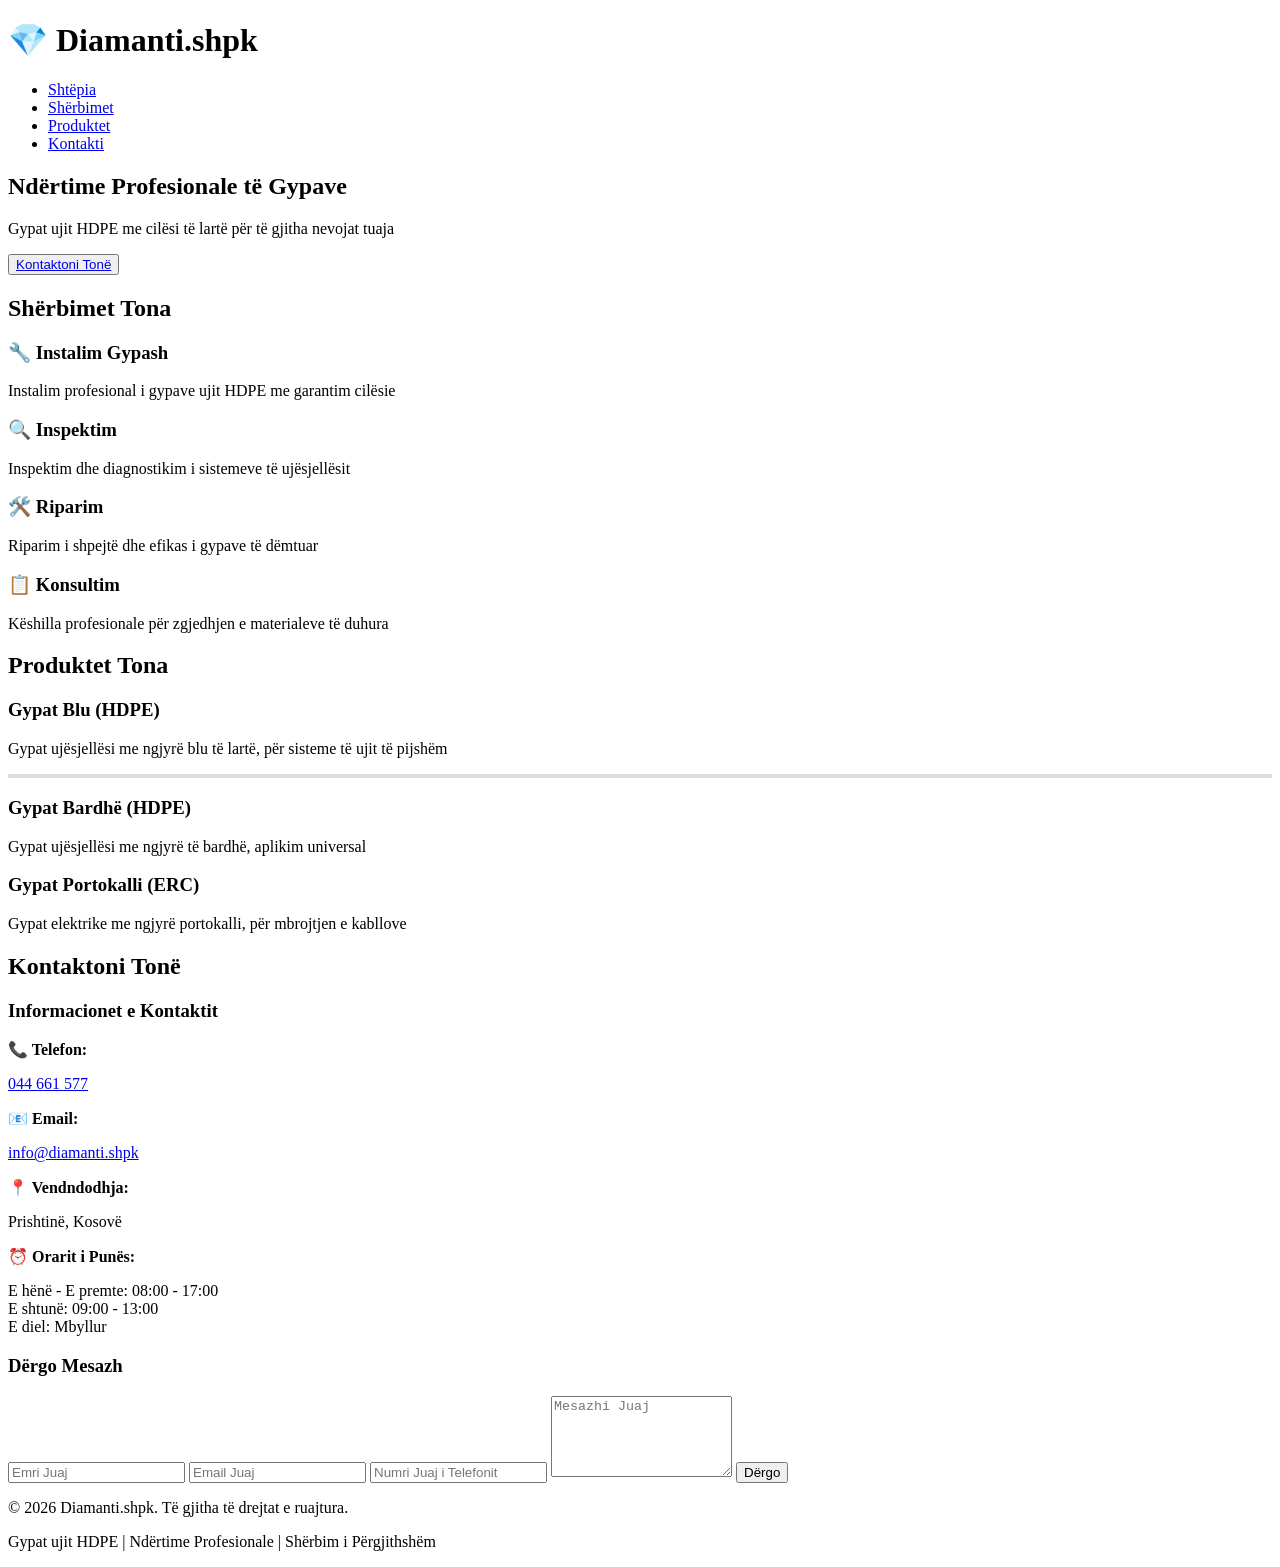
==== index.html @ 85b185ab "Create main HTML page for Diamanti.shpk construction company" ====
<!DOCTYPE html>
<html lang="sq">
<head>
    <meta charset="UTF-8">
    <meta name="viewport" content="width=device-width, initial-scale=1.0">
    <title>Diamanti.shpk - Ndërtime Gypash</title>
    <link rel="stylesheet" href="style.css">
</head>
<body>
    <!-- Header -->
    <header class="header">
        <div class="container">
            <div class="logo">
                <h1>💎 Diamanti.shpk</h1>
            </div>
            <nav class="nav">
                <ul>
                    <li><a href="#home">Shtëpia</a></li>
                    <li><a href="#sherbimet">Shërbimet</a></li>
                    <li><a href="#produktet">Produktet</a></li>
                    <li><a href="#kontakti">Kontakti</a></li>
                </ul>
            </nav>
        </div>
    </header>

    <!-- Hero Section -->
    <section id="home" class="hero">
        <div class="hero-content">
            <h2>Ndërtime Profesionale të Gypave</h2>
            <p>Gypat ujit HDPE me cilësi të lartë për të gjitha nevojat tuaja</p>
            <button class="btn btn-primary"><a href="#kontakti">Kontaktoni Tonë</a></button>
        </div>
    </section>

    <!-- Shërbimet Section -->
    <section id="sherbimet" class="sherbimet">
        <div class="container">
            <h2>Shërbimet Tona</h2>
            <div class="services-grid">
                <div class="service-card">
                    <h3>🔧 Instalim Gypash</h3>
                    <p>Instalim profesional i gypave ujit HDPE me garantim cilësie</p>
                </div>
                <div class="service-card">
                    <h3>🔍 Inspektim</h3>
                    <p>Inspektim dhe diagnostikim i sistemeve të ujësjellësit</p>
                </div>
                <div class="service-card">
                    <h3>🛠️ Riparim</h3>
                    <p>Riparim i shpejtë dhe efikas i gypave të dëmtuar</p>
                </div>
                <div class="service-card">
                    <h3>📋 Konsultim</h3>
                    <p>Këshilla profesionale për zgjedhjen e materialeve të duhura</p>
                </div>
            </div>
        </div>
    </section>

    <!-- Produktet Section -->
    <section id="produktet" class="produktet">
        <div class="container">
            <h2>Produktet Tona</h2>
            <div class="products-grid">
                <div class="product-card">
                    <div class="product-color" style="background-color: #0066CC;"></div>
                    <h3>Gypat Blu (HDPE)</h3>
                    <p>Gypat ujësjellësi me ngjyrë blu të lartë, për sisteme të ujit të pijshëm</p>
                </div>
                <div class="product-card">
                    <div class="product-color" style="background-color: #FFFFFF; border: 2px solid #DDD;"></div>
                    <h3>Gypat Bardhë (HDPE)</h3>
                    <p>Gypat ujësjellësi me ngjyrë të bardhë, aplikim universal</p>
                </div>
                <div class="product-card">
                    <div class="product-color" style="background-color: #FF6600;"></div>
                    <h3>Gypat Portokalli (ERC)</h3>
                    <p>Gypat elektrike me ngjyrë portokalli, për mbrojtjen e kabllove</p>
                </div>
            </div>
        </div>
    </section>

    <!-- Kontakti Section -->
    <section id="kontakti" class="kontakti">
        <div class="container">
            <h2>Kontaktoni Tonë</h2>
            <div class="contact-content">
                <div class="contact-info">
                    <h3>Informacionet e Kontaktit</h3>
                    <div class="contact-item">
                        <strong>📞 Telefon:</strong>
                        <p><a href="tel:+383446661577">044 661 577</a></p>
                    </div>
                    <div class="contact-item">
                        <strong>📧 Email:</strong>
                        <p><a href="mailto:info@diamanti.shpk">info@diamanti.shpk</a></p>
                    </div>
                    <div class="contact-item">
                        <strong>📍 Vendndodhja:</strong>
                        <p>Prishtinë, Kosovë</p>
                    </div>
                    <div class="contact-item">
                        <strong>⏰ Orarit i Punës:</strong>
                        <p>E hënë - E premte: 08:00 - 17:00<br>
                        E shtunë: 09:00 - 13:00<br>
                        E diel: Mbyllur</p>
                    </div>
                </div>

                <form class="contact-form">
                    <h3>Dërgo Mesazh</h3>
                    <input type="text" placeholder="Emri Juaj" required>
                    <input type="email" placeholder="Email Juaj" required>
                    <input type="tel" placeholder="Numri Juaj i Telefonit">
                    <textarea placeholder="Mesazhi Juaj" rows="5" required></textarea>
                    <button type="submit" class="btn btn-primary">Dërgo</button>
                </form>
            </div>
        </div>
    </section>

    <!-- Footer -->
    <footer class="footer">
        <div class="container">
            <p>&copy; 2026 Diamanti.shpk. Të gjitha të drejtat e ruajtura.</p>
            <p>Gypat ujit HDPE | Ndërtime Profesionale | Shërbim i Përgjithshëm</p>
        </div>
    </footer>
</body>
</html>
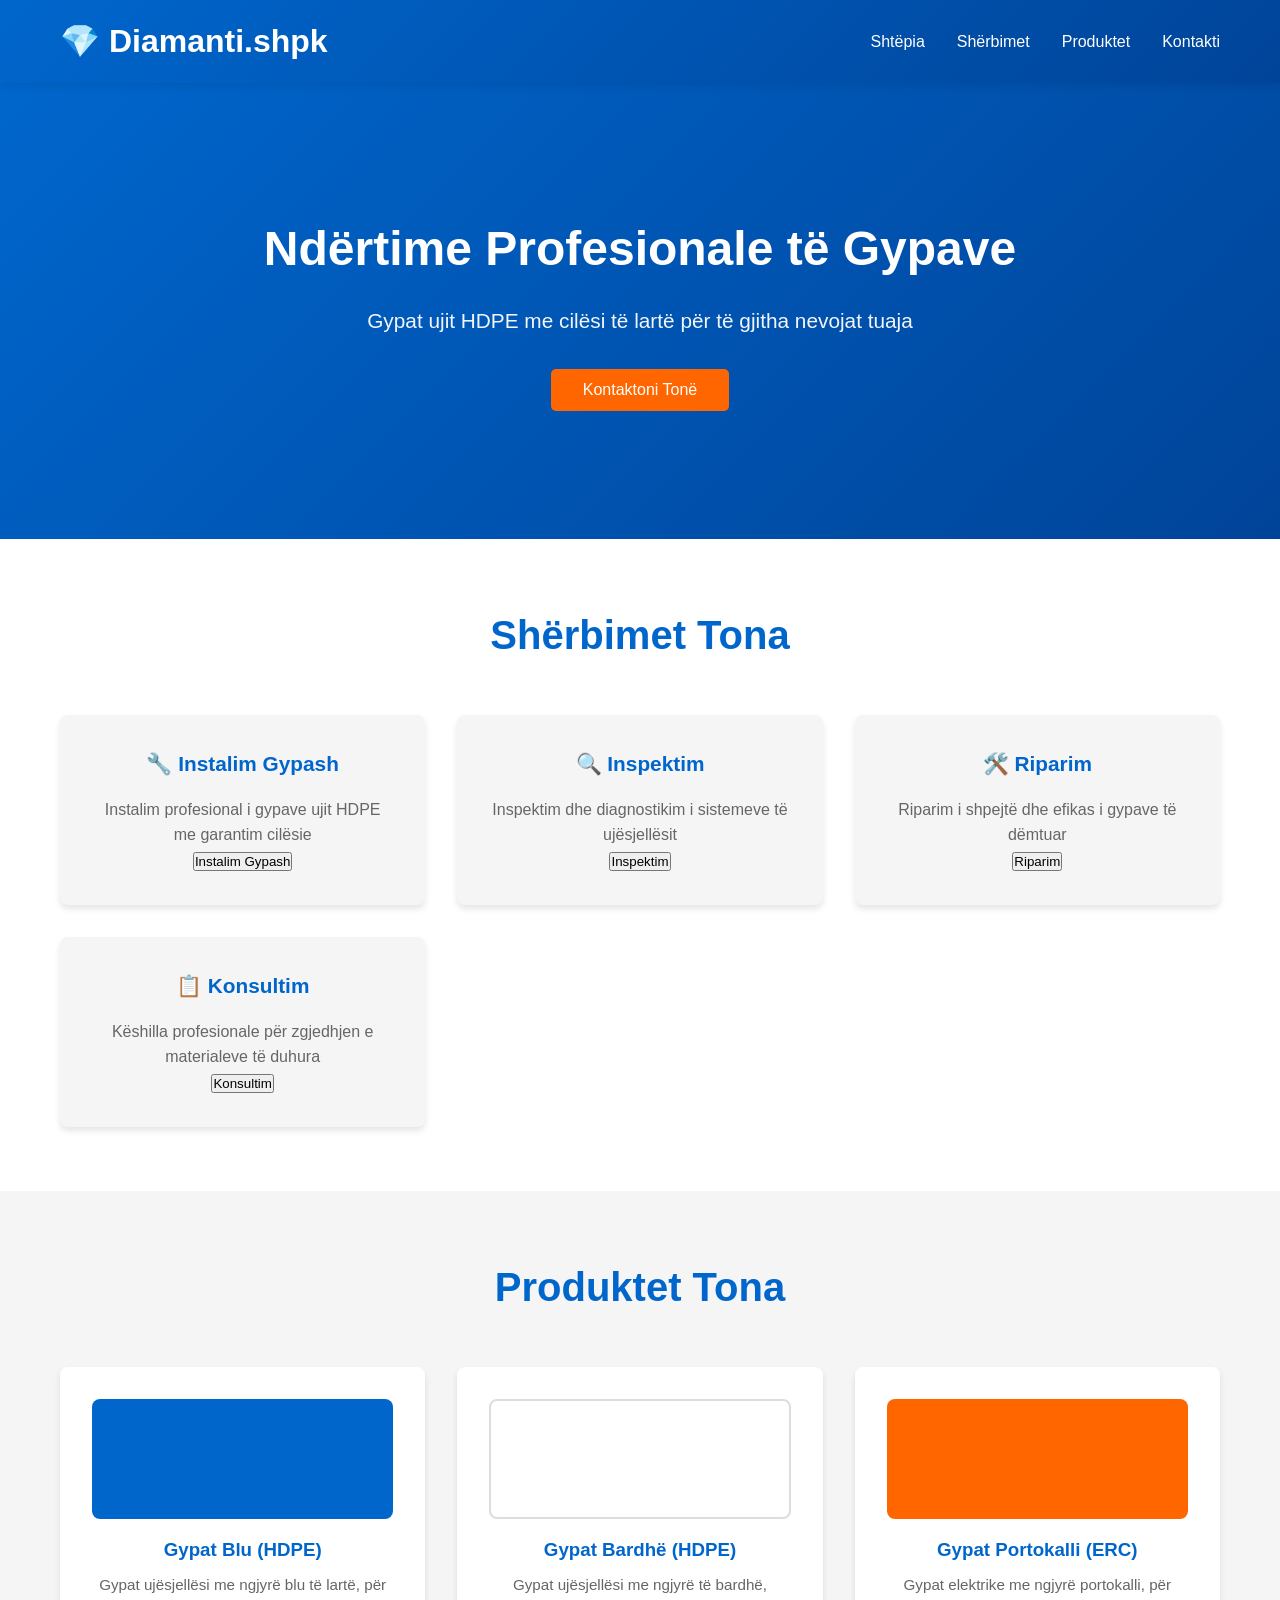
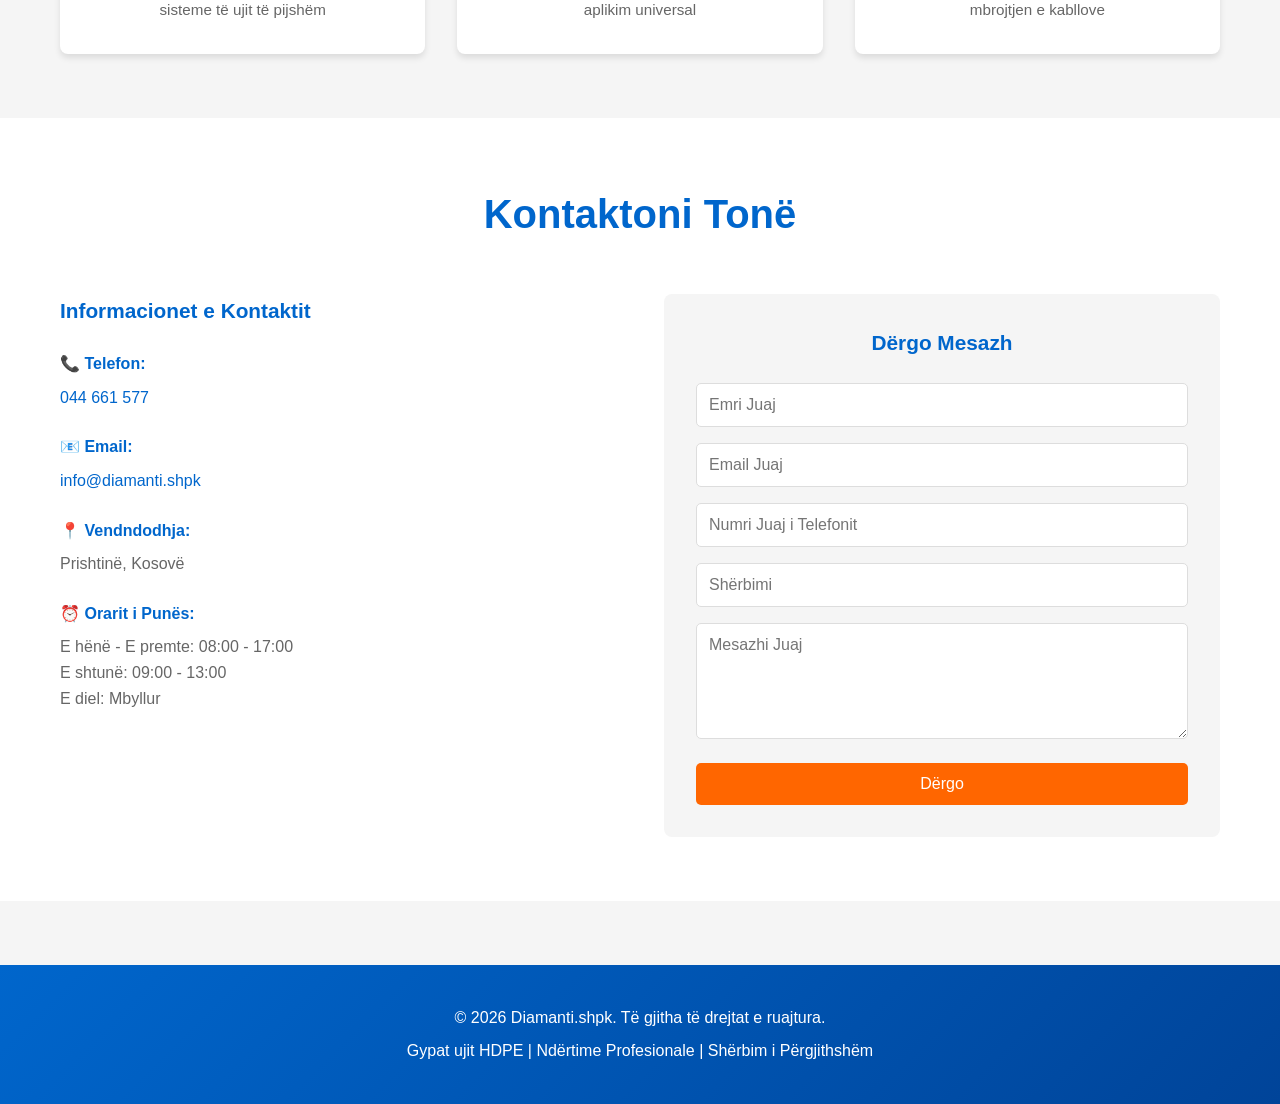
==== commit 6715b6b8: "Update index.html with service buttons and contact form field" ====
--- a/index.html
+++ b/index.html
@@ -41,18 +41,22 @@
                 <div class="service-card">
                     <h3>🔧 Instalim Gypash</h3>
                     <p>Instalim profesional i gypave ujit HDPE me garantim cilësie</p>
+                    <button class="service-btn" onclick="selectService('Instalim Gypash')">Instalim Gypash</button>
                 </div>
                 <div class="service-card">
                     <h3>🔍 Inspektim</h3>
                     <p>Inspektim dhe diagnostikim i sistemeve të ujësjellësit</p>
+                    <button class="service-btn" onclick="selectService('Inspektim')">Inspektim</button>
                 </div>
                 <div class="service-card">
                     <h3>🛠️ Riparim</h3>
                     <p>Riparim i shpejtë dhe efikas i gypave të dëmtuar</p>
+                    <button class="service-btn" onclick="selectService('Riparim')">Riparim</button>
                 </div>
                 <div class="service-card">
                     <h3>📋 Konsultim</h3>
                     <p>Këshilla profesionale për zgjedhjen e materialeve të duhura</p>
+                    <button class="service-btn" onclick="selectService('Konsultim')">Konsultim</button>
                 </div>
             </div>
         </div>
@@ -109,12 +113,13 @@
                     </div>
                 </div>
 
-                <form class="contact-form">
+                <form class="contact-form" id="contactForm" onsubmit="handleSubmit(event)">
                     <h3>Dërgo Mesazh</h3>
-                    <input type="text" placeholder="Emri Juaj" required>
-                    <input type="email" placeholder="Email Juaj" required>
-                    <input type="tel" placeholder="Numri Juaj i Telefonit">
-                    <textarea placeholder="Mesazhi Juaj" rows="5" required></textarea>
+                    <input type="text" id="emri" placeholder="Emri Juaj" required>
+                    <input type="email" id="email" placeholder="Email Juaj" required>
+                    <input type="tel" id="telefon" placeholder="Numri Juaj i Telefonit">
+                    <input type="text" id="sherbimi" placeholder="Shërbimi" readonly class="readonly-input">
+                    <textarea id="mesazhi" placeholder="Mesazhi Juaj" rows="5" required></textarea>
                     <button type="submit" class="btn btn-primary">Dërgo</button>
                 </form>
             </div>
@@ -128,5 +133,7 @@
             <p>Gypat ujit HDPE | Ndërtime Profesionale | Shërbim i Përgjithshëm</p>
         </div>
     </footer>
+
+    <script src="script.js"></script>
 </body>
 </html>
--- a/style.css
+++ b/style.css
@@ -0,0 +1,379 @@
+/* Reset dhe Bazike */
+* {
+    margin: 0;
+    padding: 0;
+    box-sizing: border-box;
+}
+
+:root {
+    --color-primary: #0066CC;
+    --color-secondary: #FFFFFF;
+    --color-accent: #FF6600;
+    --color-dark: #1a1a1a;
+    --color-light: #f5f5f5;
+    --color-text: #333;
+    --color-border: #ddd;
+}
+
+body {
+    font-family: 'Segoe UI', Tahoma, Geneva, Verdana, sans-serif;
+    line-height: 1.6;
+    color: var(--color-text);
+    background-color: var(--color-light);
+}
+
+.container {
+    max-width: 1200px;
+    margin: 0 auto;
+    padding: 0 20px;
+}
+
+/* Header */
+.header {
+    background: linear-gradient(135deg, var(--color-primary) 0%, #004499 100%);
+    color: white;
+    padding: 1rem 0;
+    box-shadow: 0 2px 10px rgba(0, 0, 0, 0.1);
+    position: sticky;
+    top: 0;
+    z-index: 100;
+}
+
+.header .container {
+    display: flex;
+    justify-content: space-between;
+    align-items: center;
+}
+
+.logo h1 {
+    font-size: 2rem;
+    font-weight: bold;
+}
+
+.nav ul {
+    list-style: none;
+    display: flex;
+    gap: 2rem;
+}
+
+.nav a {
+    color: white;
+    text-decoration: none;
+    font-weight: 500;
+    transition: opacity 0.3s;
+}
+
+.nav a:hover {
+    opacity: 0.8;
+    text-decoration: underline;
+}
+
+/* Hero Section */
+.hero {
+    background: linear-gradient(135deg, var(--color-primary) 0%, #004499 100%);
+    color: white;
+    padding: 8rem 2rem;
+    text-align: center;
+}
+
+.hero-content h2 {
+    font-size: 3rem;
+    margin-bottom: 1rem;
+}
+
+.hero-content p {
+    font-size: 1.3rem;
+    margin-bottom: 2rem;
+    opacity: 0.95;
+}
+
+/* Buttons */
+.btn {
+    padding: 0.75rem 2rem;
+    font-size: 1rem;
+    border: none;
+    border-radius: 5px;
+    cursor: pointer;
+    transition: all 0.3s;
+    text-decoration: none;
+    display: inline-block;
+}
+
+.btn-primary {
+    background-color: var(--color-accent);
+    color: white;
+}
+
+.btn-primary:hover {
+    background-color: #ff8c33;
+    transform: translateY(-2px);
+    box-shadow: 0 5px 15px rgba(255, 102, 0, 0.3);
+}
+
+.btn a {
+    color: white;
+    text-decoration: none;
+}
+
+/* Shërbimet Section */
+.sherbimet {
+    padding: 4rem 2rem;
+    background-color: white;
+}
+
+.sherbimet .container {
+    text-align: center;
+}
+
+.sherbimet h2 {
+    font-size: 2.5rem;
+    margin-bottom: 3rem;
+    color: var(--color-primary);
+}
+
+.services-grid {
+    display: grid;
+    grid-template-columns: repeat(auto-fit, minmax(280px, 1fr));
+    gap: 2rem;
+}
+
+.service-card {
+    background-color: var(--color-light);
+    padding: 2rem;
+    border-radius: 8px;
+    box-shadow: 0 4px 6px rgba(0, 0, 0, 0.1);
+    transition: transform 0.3s, box-shadow 0.3s;
+}
+
+.service-card:hover {
+    transform: translateY(-5px);
+    box-shadow: 0 8px 15px rgba(0, 102, 204, 0.2);
+}
+
+.service-card h3 {
+    color: var(--color-primary);
+    margin-bottom: 1rem;
+    font-size: 1.3rem;
+}
+
+.service-card p {
+    color: #666;
+}
+
+/* Produktet Section */
+.produktet {
+    padding: 4rem 2rem;
+    background-color: var(--color-light);
+}
+
+.produktet .container {
+    text-align: center;
+}
+
+.produktet h2 {
+    font-size: 2.5rem;
+    margin-bottom: 3rem;
+    color: var(--color-primary);
+}
+
+.products-grid {
+    display: grid;
+    grid-template-columns: repeat(auto-fit, minmax(250px, 1fr));
+    gap: 2rem;
+}
+
+.product-card {
+    background-color: white;
+    padding: 2rem;
+    border-radius: 8px;
+    box-shadow: 0 4px 6px rgba(0, 0, 0, 0.1);
+    transition: transform 0.3s;
+}
+
+.product-card:hover {
+    transform: scale(1.05);
+}
+
+.product-color {
+    width: 100%;
+    height: 120px;
+    border-radius: 8px;
+    margin-bottom: 1rem;
+}
+
+.product-card h3 {
+    color: var(--color-primary);
+    margin-bottom: 0.5rem;
+}
+
+.product-card p {
+    color: #666;
+    font-size: 0.95rem;
+}
+
+/* Kontakti Section */
+.kontakti {
+    padding: 4rem 2rem;
+    background-color: white;
+}
+
+.kontakti .container {
+    text-align: center;
+}
+
+.kontakti h2 {
+    font-size: 2.5rem;
+    margin-bottom: 3rem;
+    color: var(--color-primary);
+}
+
+.contact-content {
+    display: grid;
+    grid-template-columns: 1fr 1fr;
+    gap: 3rem;
+    align-items: start;
+}
+
+.contact-info {
+    text-align: left;
+}
+
+.contact-info h3 {
+    color: var(--color-primary);
+    margin-bottom: 1.5rem;
+    font-size: 1.3rem;
+}
+
+.contact-item {
+    margin-bottom: 1.5rem;
+}
+
+.contact-item strong {
+    color: var(--color-primary);
+    display: block;
+    margin-bottom: 0.5rem;
+}
+
+.contact-item p {
+    color: #666;
+}
+
+.contact-item a {
+    color: var(--color-primary);
+    text-decoration: none;
+    font-weight: 500;
+}
+
+.contact-item a:hover {
+    text-decoration: underline;
+}
+
+/* Contact Form */
+.contact-form {
+    background-color: var(--color-light);
+    padding: 2rem;
+    border-radius: 8px;
+    text-align: left;
+}
+
+.contact-form h3 {
+    color: var(--color-primary);
+    margin-bottom: 1.5rem;
+    font-size: 1.3rem;
+    text-align: center;
+}
+
+.contact-form input,
+.contact-form textarea {
+    width: 100%;
+    padding: 0.75rem;
+    margin-bottom: 1rem;
+    border: 1px solid var(--color-border);
+    border-radius: 5px;
+    font-family: inherit;
+    font-size: 1rem;
+}
+
+.contact-form input:focus,
+.contact-form textarea:focus {
+    outline: none;
+    border-color: var(--color-primary);
+    box-shadow: 0 0 5px rgba(0, 102, 204, 0.3);
+}
+
+.contact-form button {
+    width: 100%;
+}
+
+/* Footer */
+.footer {
+    background: linear-gradient(135deg, var(--color-primary) 0%, #004499 100%);
+    color: white;
+    text-align: center;
+    padding: 2rem;
+    margin-top: 4rem;
+}
+
+.footer p {
+    margin: 0.5rem 0;
+}
+
+/* Responsive */
+@media (max-width: 768px) {
+    .header .container {
+        flex-direction: column;
+        gap: 1rem;
+    }
+
+    .nav ul {
+        gap: 1rem;
+        flex-wrap: wrap;
+        justify-content: center;
+    }
+
+    .hero-content h2 {
+        font-size: 2rem;
+    }
+
+    .hero-content p {
+        font-size: 1.1rem;
+    }
+
+    .contact-content {
+        grid-template-columns: 1fr;
+    }
+
+    .services-grid,
+    .products-grid {
+        grid-template-columns: 1fr;
+    }
+
+    .sherbimet h2,
+    .produktet h2,
+    .kontakti h2 {
+        font-size: 2rem;
+    }
+}
+
+@media (max-width: 480px) {
+    .logo h1 {
+        font-size: 1.3rem;
+    }
+
+    .nav ul {
+        gap: 0.5rem;
+        font-size: 0.9rem;
+    }
+
+    .hero {
+        padding: 4rem 1rem;
+    }
+
+    .hero-content h2 {
+        font-size: 1.5rem;
+    }
+
+    .hero-content p {
+        font-size: 1rem;
+    }
+}
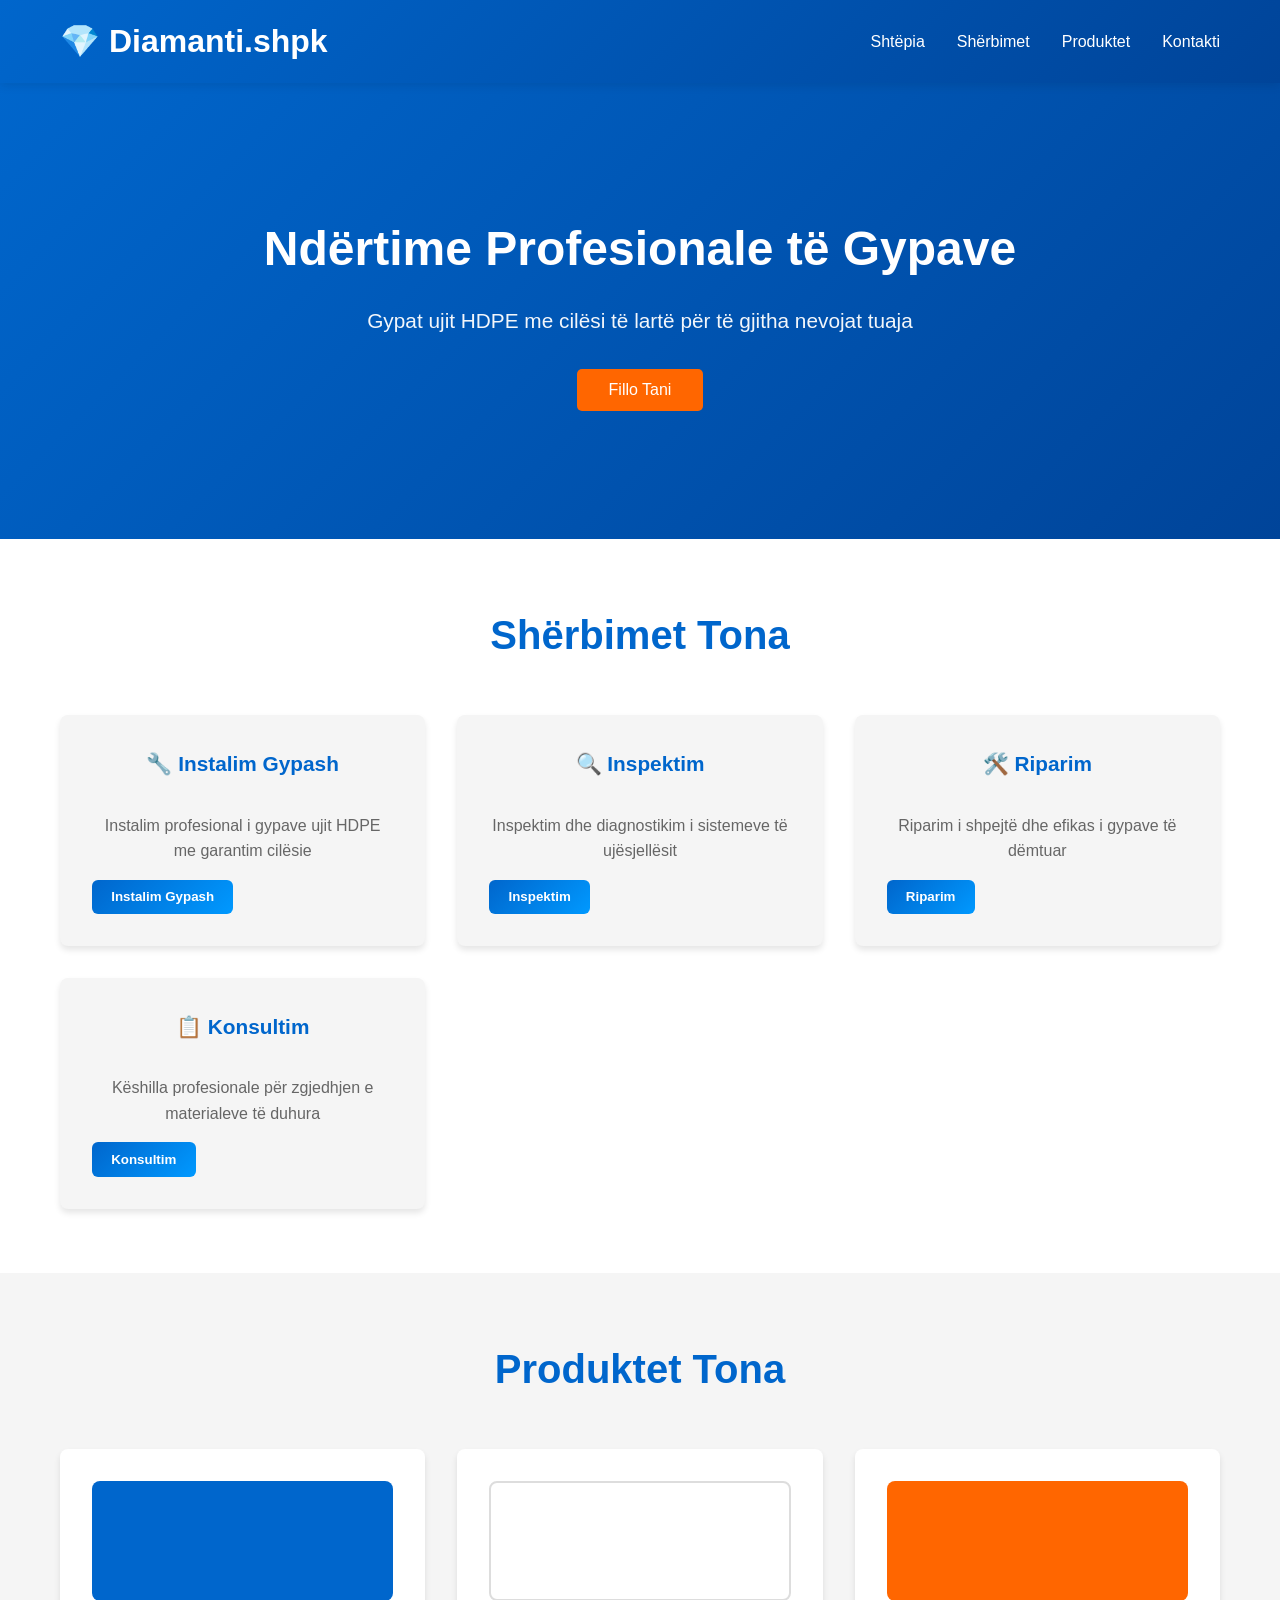
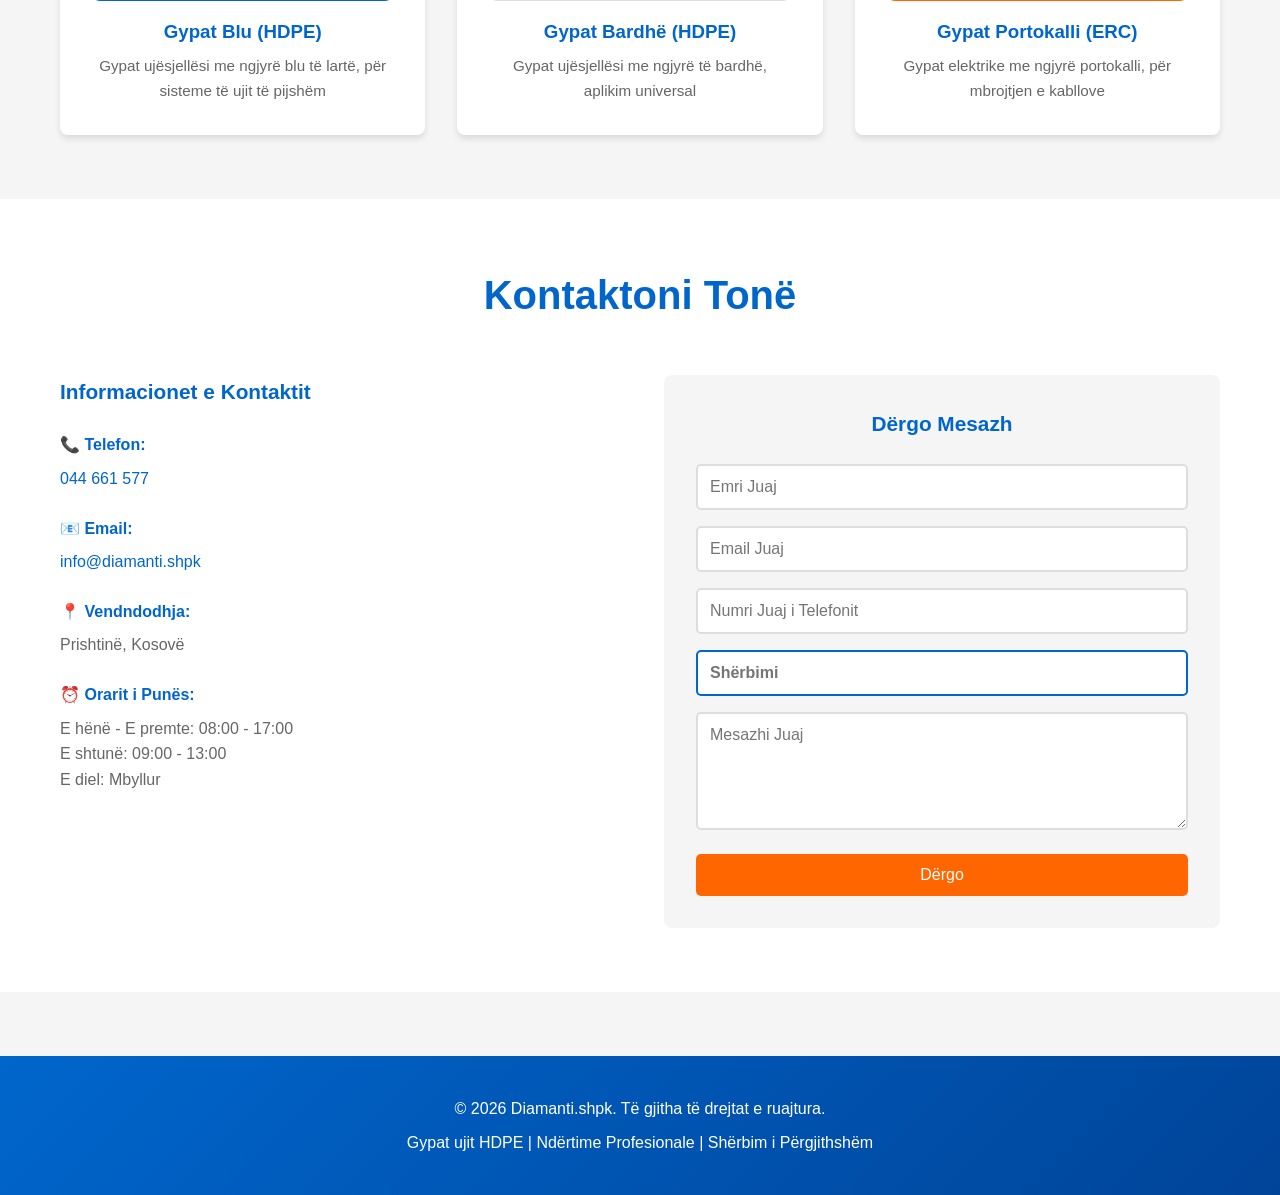
==== commit e420ca55: "Change hero button text from 'Kontaktoni Tonë' to 'Fillo Tani'" ====
--- a/index.html
+++ b/index.html
@@ -29,7 +29,7 @@
         <div class="hero-content">
             <h2>Ndërtime Profesionale të Gypave</h2>
             <p>Gypat ujit HDPE me cilësi të lartë për të gjitha nevojat tuaja</p>
-            <button class="btn btn-primary"><a href="#kontakti">Kontaktoni Tonë</a></button>
+            <button class="btn btn-primary"><a href="#kontakti">Fillo Tani</a></button>
         </div>
     </section>
 
--- a/style.css
+++ b/style.css
@@ -143,6 +143,9 @@
     border-radius: 8px;
     box-shadow: 0 4px 6px rgba(0, 0, 0, 0.1);
     transition: transform 0.3s, box-shadow 0.3s;
+    display: flex;
+    flex-direction: column;
+    gap: 1rem;
 }
 
 .service-card:hover {
@@ -158,6 +161,29 @@
 
 .service-card p {
     color: #666;
+    flex-grow: 1;
+}
+
+/* Service Button */
+.service-btn {
+    padding: 0.6rem 1.2rem;
+    background: linear-gradient(135deg, var(--color-primary) 0%, #0099FF 100%);
+    color: white;
+    border: none;
+    border-radius: 6px;
+    font-weight: 600;
+    cursor: pointer;
+    transition: all 0.3s;
+    align-self: flex-start;
+}
+
+.service-btn:hover {
+    transform: translateY(-2px);
+    box-shadow: 0 5px 15px rgba(0, 102, 204, 0.3);
+}
+
+.service-btn:active {
+    transform: translateY(0);
 }
 
 /* Produktet Section */
@@ -288,10 +314,11 @@
     width: 100%;
     padding: 0.75rem;
     margin-bottom: 1rem;
-    border: 1px solid var(--color-border);
+    border: 2px solid var(--color-border);
     border-radius: 5px;
     font-family: inherit;
     font-size: 1rem;
+    transition: border-color 0.3s;
 }
 
 .contact-form input:focus,
@@ -301,6 +328,14 @@
     box-shadow: 0 0 5px rgba(0, 102, 204, 0.3);
 }
 
+/* Read-only Input */
+.readonly-input {
+    background-color: white !important;
+    color: var(--color-primary);
+    font-weight: 600;
+    border-color: var(--color-primary) !important;
+}
+
 .contact-form button {
     width: 100%;
 }
